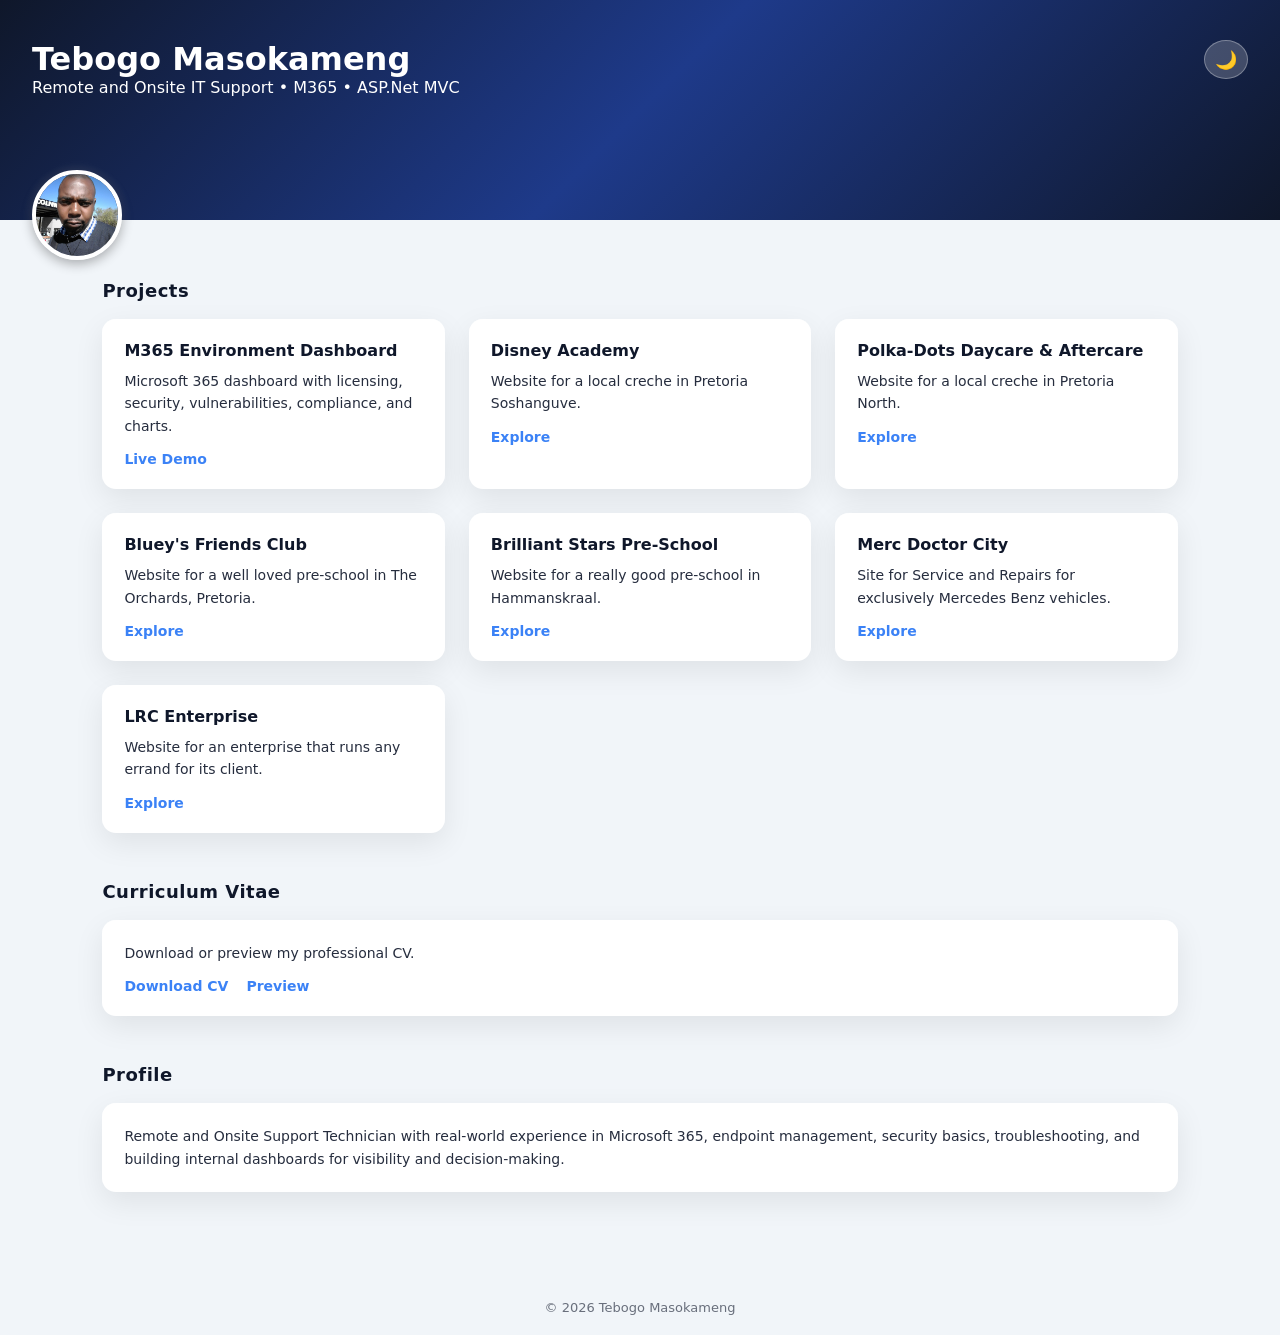
==== Index.html @ 96e0e928 "Add files via upload" ====
<!DOCTYPE html>
<html lang="en">
<head>
  <meta charset="UTF-8" />
  <meta name="viewport" content="width=device-width, initial-scale=1.0" />
  <title>Tebogo Masokameng | IT Portfolio</title>
  <link rel="stylesheet" href="style.css" />
</head>
<body class="light">

  <!-- HEADER / BANNER -->
  <header class="banner">
    <div class="banner-overlay">
      <div class="banner-content">
        <div class="banner-text">
          <h1 class="animate-slide">Tebogo Masokameng</h1>
          <span class="animate-slide delay">Remote and Onsite IT Support • M365 • ASP.Net MVC</span>
        </div>
      </div>

      <button id="themeToggle" class="theme-toggle">🌙</button>

      <!-- Profile Pic -->
      <img src="assets/profile.jpg" alt="Profile" class="profile-pic" />
    </div>
  </header>

  <!-- MAIN -->
  <main>

    <!-- PROJECTS -->
    <section class="section">
      <h2>Projects</h2>
      <div class="grid">
        <div class="card">
          <h3>M365 Environment Dashboard</h3>
          <p>
            Microsoft 365 dashboard with licensing, security, vulnerabilities, compliance, and charts.
          </p>
          <div class="card-links">
            <a href="projects/m365-dashboard/index.html" target="_blank">Live Demo</a>
          </div>
        </div>

<div class="card">
          <h3>Disney Academy</h3>
          <p>
            Website for a local creche in Pretoria Soshanguve.
          </p>
          <div class="card-links">
            <a href="https://tmas87.github.io/Disney-Academy/" target="_blank">Explore</a>
          </div>
        </div>

<div class="card">
          <h3>Polka-Dots Daycare & Aftercare</h3>
          <p>
            Website for a local creche in Pretoria North.
          </p>
          <div class="card-links">
            <a href="https://tmas87.github.io/Polka-Dots/" target="_blank">Explore</a>
          </div>
        </div>


<div class="card">
          <h3>Bluey's Friends Club</h3>
          <p>
            Website for a well loved pre-school in The Orchards, Pretoria.
          </p>
          <div class="card-links">
            <a href="https://tmas87.github.io/Blueys-Friends-Club/" target="_blank">Explore</a>
          </div>
        </div>

<div class="card">
          <h3>Brilliant Stars Pre-School</h3>
          <p>
            Website for a really good pre-school in Hammanskraal.
          </p>
          <div class="card-links">
            <a href="https://tmas87.github.io/Brilliant-Stars/" target="_blank">Explore</a>
          </div>
        </div>

<div class="card">
          <h3>Merc Doctor City</h3>
          <p>
            Site for Service and Repairs for exclusively Mercedes Benz vehicles.
          </p>
          <div class="card-links">
            <a href="https://tmas87.github.io/Merc-Doctor-City/" target="_blank">Explore</a>
          </div>
        </div>

<div class="card">
          <h3>LRC Enterprise</h3>
          <p>
            Website for an enterprise that runs any errand for its client.
          </p>
          <div class="card-links">
            <a href="https://tmas87.github.io/LRC-Enterprise/" target="_blank">Explore</a>
          </div>
        </div>

      </div>
    </section>

    <!-- CV -->
    <section class="section">
      <h2>Curriculum Vitae</h2>
      <div class="card cv-card">
        <p>
          Download or preview my professional CV.
        </p>
        <div class="card-links">
          <a href="assets/Tebogo_Masokameng_CV.pdf" download>Download CV</a>
          <a href="assets/Tebogo_Masokameng_CV.pdf" target="_blank">Preview</a>
        </div>
      </div>
    </section>

    <!-- ABOUT -->
    <section class="section">
      <h2>Profile</h2>
      <div class="card">
        <p>
          Remote and Onsite Support Technician with real-world experience in Microsoft 365,
          endpoint management, security basics, troubleshooting, and building internal dashboards for visibility and decision-making. 
        </p>
      </div>
    </section>

  </main>

  <!-- FOOTER -->
  <footer>
    <p>© 2026 Tebogo Masokameng</p>
  </footer>

  <script src="script.js"></script>
</body>
</html>
---- style.css ----
:root {
  --bg-light: #f1f5f9;
  --bg-dark: #0b1220;
  --card-light: #ffffff;
  --card-dark: #141c2f;
  --text-light: #0f172a;
  --text-dark: #e5e7eb;
  --accent: #3b82f6;
  --accent-glow: rgba(59, 130, 246, 0.35);
}

/* RESET */
* {
  margin: 0;
  padding: 0;
  box-sizing: border-box;
  font-family: "Segoe UI", system-ui, sans-serif;
}

body {
  background: var(--bg-light);
  color: var(--text-light);
  transition: background 0.3s, color 0.3s;
}

body.dark {
  background: var(--bg-dark);
  color: var(--text-dark);
}

/* BANNER HEADER */
.banner {
  position: relative;
  height: 220px;
  background: linear-gradient(135deg, #0f172a, #1e3a8a, #0f172a);
  color: white;
}

.banner-overlay {
  position: relative;
  height: 100%;
  padding: 40px 32px 0 32px;
  display: flex;
  align-items: flex-start;
  justify-content: space-between;
}

.banner-content {
  display: flex;
  align-items: flex-start;
  gap: 20px;
}

.banner-text h1,
.banner-text span {
  opacity: 0;
}

/* ANIMATION */
@keyframes slideIn {
  0% { transform: translateY(20px); opacity: 0; }
  100% { transform: translateY(0); opacity: 1; }
}

.animate-slide {
  animation: slideIn 0.8s forwards;
}

.animate-slide.delay {
  animation-delay: 0.3s;
}

/* THEME TOGGLE */
.theme-toggle {
  background: rgba(255,255,255,0.2);
  border: 1px solid rgba(255,255,255,0.3);
  color: white;
  border-radius: 50%;
  padding: 8px 10px;
  cursor: pointer;
  font-size: 18px;
}

/* PROFILE PIC WITH SHIMMER */
.profile-pic {
  position: absolute;
  bottom: -40px;   /* larger overlap */
  left: 32px;
  width: 90px;     /* bigger */
  height: 90px;    /* bigger */
  border-radius: 50%;
  object-fit: cover;
  border: 4px solid white;
  box-shadow:
    0 4px 12px rgba(0,0,0,0.3),
    inset 0 0 6px rgba(255,255,255,0.4),
    0 0 12px rgba(255,255,255,0.15);
  background: linear-gradient(145deg, #3b82f6, #0f172a);
  transition: transform 0.3s ease, box-shadow 0.3s ease;
}

/* HOVER SHIMMER EFFECT */
.profile-pic:hover {
  transform: scale(1.1) rotate(3deg);
  box-shadow:
    0 4px 22px rgba(59, 130, 246, 0.7),
    inset 0 0 14px rgba(255,255,255,0.6),
    0 0 22px rgba(59,130,246,0.35);
}

/* MAIN */
main {
  padding: 60px 8% 40px;
}

/* SECTION */
.section {
  margin-bottom: 48px;
}

.section h2 {
  margin-bottom: 18px;
  font-size: 18px;
  letter-spacing: 0.5px;
}

/* GRID */
.grid {
  display: grid;
  grid-template-columns: repeat(auto-fit, minmax(280px, 1fr));
  gap: 24px;
}

/* CARD */
.card {
  background: var(--card-light);
  border-radius: 14px;
  padding: 22px;
  box-shadow:
    0 10px 30px rgba(0,0,0,0.08),
    inset 0 1px 0 rgba(255,255,255,0.6);
  transition: transform 0.2s, box-shadow 0.2s;
}

body.dark .card {
  background: var(--card-dark);
  box-shadow:
    0 10px 30px rgba(0,0,0,0.6),
    inset 0 1px 0 rgba(255,255,255,0.05);
}

.card:hover {
  transform: translateY(-4px);
  box-shadow:
    0 0 0 1px var(--accent),
    0 12px 40px var(--accent-glow);
}

.card h3 {
  margin-bottom: 10px;
  font-size: 16px;
}

.card p {
  font-size: 14px;
  line-height: 1.6;
  opacity: 0.9;
}

/* LINKS */
.card-links {
  margin-top: 14px;
  display: flex;
  gap: 18px;
}

.card-links a {
  color: var(--accent);
  text-decoration: none;
  font-weight: 600;
  font-size: 14px;
}

/* FOOTER */
footer {
  text-align: center;
  padding: 20px;
  opacity: 0.6;
  font-size: 13px;
}
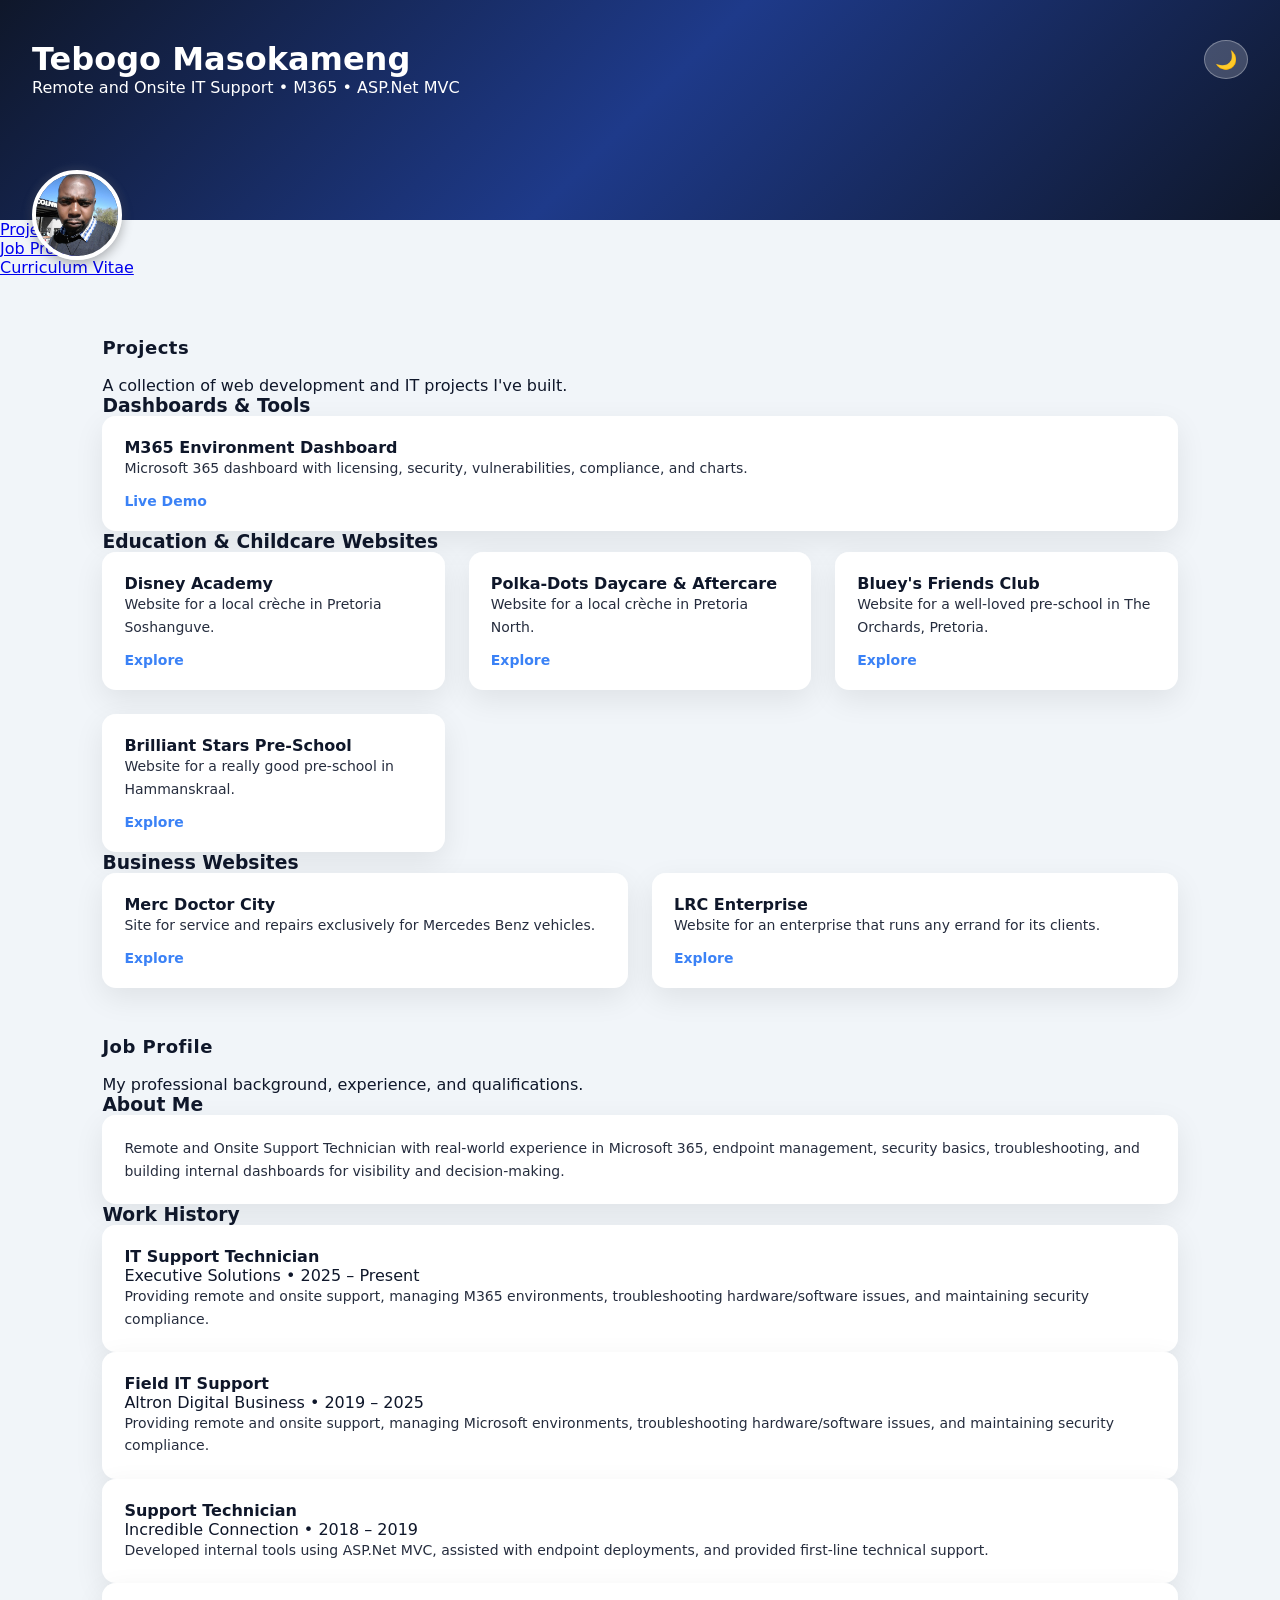
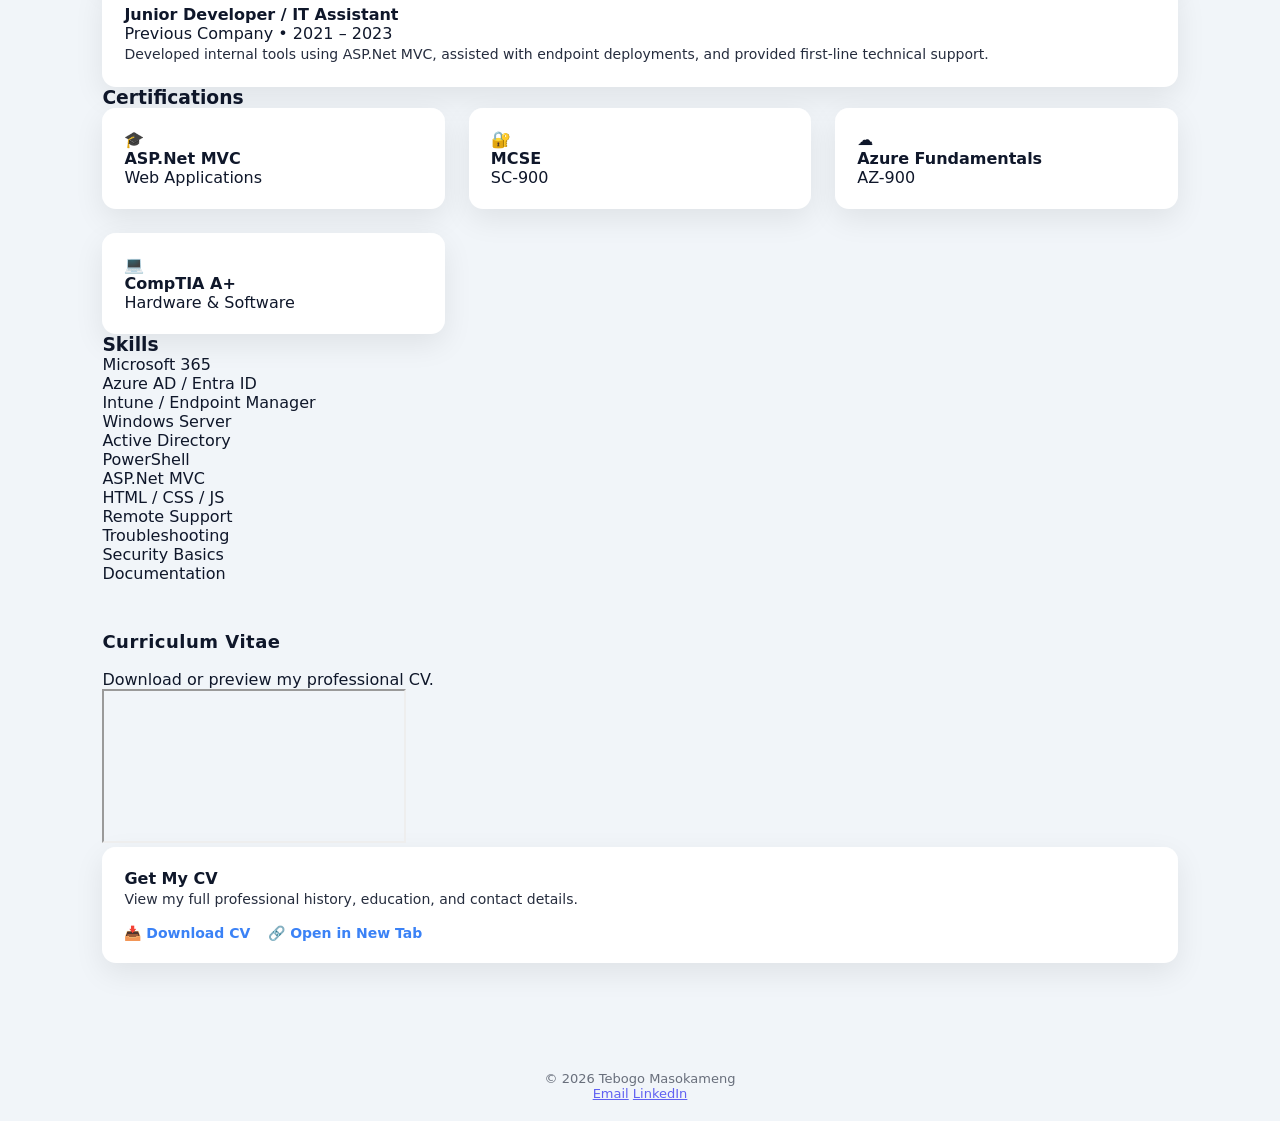
==== commit 7cb9ee67: "Update Index.html" ====
--- a/Index.html
+++ b/Index.html
@@ -1,4 +1,3 @@
-
 <!DOCTYPE html>
 <html lang="en">
 <head>
@@ -26,109 +25,233 @@
     </div>
   </header>
 
+  <!-- NAVIGATION -->
+  <nav class="main-nav">
+    <ul>
+      <li><a href="#projects">Projects</a></li>
+      <li><a href="#job-profile">Job Profile</a></li>
+      <li><a href="#cv">Curriculum Vitae</a></li>
+    </ul>
+  </nav>
+
   <!-- MAIN -->
   <main>
 
-    <!-- PROJECTS -->
-    <section class="section">
+    <!-- ===================== PROJECTS SECTION ===================== -->
+    <section id="projects" class="section">
       <h2>Projects</h2>
-      <div class="grid">
+      <p class="section-intro">A collection of web development and IT projects I've built.</p>
+
+      <!-- Subsection: Dashboards -->
+      <div class="subsection">
+        <h3>Dashboards & Tools</h3>
+        <div class="grid">
+          <div class="card">
+            <h4>M365 Environment Dashboard</h4>
+            <p>Microsoft 365 dashboard with licensing, security, vulnerabilities, compliance, and charts.</p>
+            <div class="card-links">
+              <a href="projects/m365-dashboard/index.html" target="_blank">Live Demo</a>
+            </div>
+          </div>
+        </div>
+      </div>
+
+      <!-- Subsection: Education Websites -->
+      <div class="subsection">
+        <h3>Education & Childcare Websites</h3>
+        <div class="grid">
+          <div class="card">
+            <h4>Disney Academy</h4>
+            <p>Website for a local crèche in Pretoria Soshanguve.</p>
+            <div class="card-links">
+              <a href="[tmas87.github.io](https://tmas87.github.io/Disney-Academy/)" target="_blank">Explore</a>
+            </div>
+          </div>
+
+          <div class="card">
+            <h4>Polka-Dots Daycare & Aftercare</h4>
+            <p>Website for a local crèche in Pretoria North.</p>
+            <div class="card-links">
+              <a href="[tmas87.github.io](https://tmas87.github.io/Polka-Dots/)" target="_blank">Explore</a>
+            </div>
+          </div>
+
+          <div class="card">
+            <h4>Bluey's Friends Club</h4>
+            <p>Website for a well-loved pre-school in The Orchards, Pretoria.</p>
+            <div class="card-links">
+              <a href="[tmas87.github.io](https://tmas87.github.io/Blueys-Friends-Club/)" target="_blank">Explore</a>
+            </div>
+          </div>
+
+          <div class="card">
+            <h4>Brilliant Stars Pre-School</h4>
+            <p>Website for a really good pre-school in Hammanskraal.</p>
+            <div class="card-links">
+              <a href="[tmas87.github.io](https://tmas87.github.io/Brilliant-Stars/)" target="_blank">Explore</a>
+            </div>
+          </div>
+        </div>
+      </div>
+
+      <!-- Subsection: Business Websites -->
+      <div class="subsection">
+        <h3>Business Websites</h3>
+        <div class="grid">
+          <div class="card">
+            <h4>Merc Doctor City</h4>
+            <p>Site for service and repairs exclusively for Mercedes Benz vehicles.</p>
+            <div class="card-links">
+              <a href="[tmas87.github.io](https://tmas87.github.io/Merc-Doctor-City/)" target="_blank">Explore</a>
+            </div>
+          </div>
+
+          <div class="card">
+            <h4>LRC Enterprise</h4>
+            <p>Website for an enterprise that runs any errand for its clients.</p>
+            <div class="card-links">
+              <a href="[tmas87.github.io](https://tmas87.github.io/LRC-Enterprise/)" target="_blank">Explore</a>
+            </div>
+          </div>
+        </div>
+      </div>
+    </section>
+
+    <!-- ===================== JOB PROFILE SECTION ===================== -->
+    <section id="job-profile" class="section">
+      <h2>Job Profile</h2>
+      <p class="section-intro">My professional background, experience, and qualifications.</p>
+
+      <!-- Subsection: About Me -->
+      <div class="subsection">
+        <h3>About Me</h3>
         <div class="card">
-          <h3>M365 Environment Dashboard</h3>
           <p>
-            Microsoft 365 dashboard with licensing, security, vulnerabilities, compliance, and charts.
+            Remote and Onsite Support Technician with real-world experience in Microsoft 365,
+            endpoint management, security basics, troubleshooting, and building internal dashboards 
+            for visibility and decision-making.
           </p>
-          <div class="card-links">
-            <a href="projects/m365-dashboard/index.html" target="_blank">Live Demo</a>
-          </div>
-        </div>
-
-<div class="card">
-          <h3>Disney Academy</h3>
-          <p>
-            Website for a local creche in Pretoria Soshanguve.
-          </p>
-          <div class="card-links">
-            <a href="https://tmas87.github.io/Disney-Academy/" target="_blank">Explore</a>
-          </div>
-        </div>
-
-<div class="card">
-          <h3>Polka-Dots Daycare & Aftercare</h3>
-          <p>
-            Website for a local creche in Pretoria North.
-          </p>
-          <div class="card-links">
-            <a href="https://tmas87.github.io/Polka-Dots/" target="_blank">Explore</a>
-          </div>
-        </div>
-
-
-<div class="card">
-          <h3>Bluey's Friends Club</h3>
-          <p>
-            Website for a well loved pre-school in The Orchards, Pretoria.
-          </p>
-          <div class="card-links">
-            <a href="https://tmas87.github.io/Blueys-Friends-Club/" target="_blank">Explore</a>
-          </div>
-        </div>
-
-<div class="card">
-          <h3>Brilliant Stars Pre-School</h3>
-          <p>
-            Website for a really good pre-school in Hammanskraal.
-          </p>
-          <div class="card-links">
-            <a href="https://tmas87.github.io/Brilliant-Stars/" target="_blank">Explore</a>
-          </div>
-        </div>
-
-<div class="card">
-          <h3>Merc Doctor City</h3>
-          <p>
-            Site for Service and Repairs for exclusively Mercedes Benz vehicles.
-          </p>
-          <div class="card-links">
-            <a href="https://tmas87.github.io/Merc-Doctor-City/" target="_blank">Explore</a>
-          </div>
-        </div>
-
-<div class="card">
-          <h3>LRC Enterprise</h3>
-          <p>
-            Website for an enterprise that runs any errand for its client.
-          </p>
-          <div class="card-links">
-            <a href="https://tmas87.github.io/LRC-Enterprise/" target="_blank">Explore</a>
-          </div>
-        </div>
-
+        </div>
+      </div>
+
+      <!-- Subsection: Work History -->
+      <div class="subsection">
+        <h3>Work History</h3>
+        <div class="timeline">
+          <div class="timeline-item">
+            <div class="timeline-marker"></div>
+            <div class="card">
+              <h4>IT Support Technician</h4>
+              <span class="meta">Executive Solutions • 2025 – Present</span>
+              <p>Providing remote and onsite support, managing M365 environments, troubleshooting hardware/software issues, and maintaining security compliance.</p>
+            </div>
+          </div>
+
+          <div class="timeline-item">
+            <div class="timeline-marker"></div>
+            <div class="card">
+              <h4>Field IT Support </h4>
+              <span class="meta">Altron Digital Business • 2019 – 2025</span>
+              <p>Providing remote and onsite support, managing Microsoft environments, troubleshooting hardware/software issues, and maintaining security compliance.</p>
+            </div>
+          </div>
+
+           <div class="timeline-item">
+            <div class="timeline-marker"></div>
+            <div class="card">
+              <h4>Support Technician</h4>
+              <span class="meta">Incredible Connection • 2018 – 2019</span>
+              <p>Developed internal tools using ASP.Net MVC, assisted with endpoint deployments, and provided first-line technical support.</p>
+            </div>
+          </div>
+
+           <div class="timeline-item">
+            <div class="timeline-marker"></div>
+            <div class="card">
+              <h4>Junior Developer / IT Assistant</h4>
+              <span class="meta">Previous Company • 2021 – 2023</span>
+              <p>Developed internal tools using ASP.Net MVC, assisted with endpoint deployments, and provided first-line technical support.</p>
+            </div>
+          </div>
+        </div>
+      </div>
+
+      <!-- Subsection: Certifications -->
+      <div class="subsection">
+        <h3>Certifications</h3>
+        <div class="grid grid-small">
+          <div class="card cert-card">
+            <div class="cert-icon">🎓</div>
+            <h4>ASP.Net MVC</h4>
+            <span class="meta">Web Applications</span>
+          </div>
+
+          <div class="card cert-card">
+            <div class="cert-icon">🔐</div>
+            <h4>MCSE</h4>
+            <span class="meta">SC-900</span>
+          </div>
+
+          <div class="card cert-card">
+            <div class="cert-icon">☁️</div>
+            <h4>Azure Fundamentals</h4>
+            <span class="meta">AZ-900</span>
+          </div>
+
+          <div class="card cert-card">
+            <div class="cert-icon">💻</div>
+            <h4>CompTIA A+</h4>
+            <span class="meta">Hardware & Software</span>
+          </div>
+        </div>
+      </div>
+
+      <!-- Subsection: Skills -->
+      <div class="subsection">
+        <h3>Skills</h3>
+        <div class="skills-grid">
+          <div class="skill-tag">Microsoft 365</div>
+          <div class="skill-tag">Azure AD / Entra ID</div>
+          <div class="skill-tag">Intune / Endpoint Manager</div>
+          <div class="skill-tag">Windows Server</div>
+          <div class="skill-tag">Active Directory</div>
+          <div class="skill-tag">PowerShell</div>
+          <div class="skill-tag">ASP.Net MVC</div>
+          <div class="skill-tag">HTML / CSS / JS</div>
+          <div class="skill-tag">Remote Support</div>
+          <div class="skill-tag">Troubleshooting</div>
+          <div class="skill-tag">Security Basics</div>
+          <div class="skill-tag">Documentation</div>
+        </div>
       </div>
     </section>
 
-    <!-- CV -->
-    <section class="section">
+    <!-- ===================== CV SECTION ===================== -->
+    <section id="cv" class="section">
       <h2>Curriculum Vitae</h2>
-      <div class="card cv-card">
-        <p>
-          Download or preview my professional CV.
-        </p>
-        <div class="card-links">
-          <a href="assets/Tebogo_Masokameng_CV.pdf" download>Download CV</a>
-          <a href="assets/Tebogo_Masokameng_CV.pdf" target="_blank">Preview</a>
-        </div>
-      </div>
-    </section>
-
-    <!-- ABOUT -->
-    <section class="section">
-      <h2>Profile</h2>
-      <div class="card">
-        <p>
-          Remote and Onsite Support Technician with real-world experience in Microsoft 365,
-          endpoint management, security basics, troubleshooting, and building internal dashboards for visibility and decision-making. 
-        </p>
+      <p class="section-intro">Download or preview my professional CV.</p>
+
+      <div class="cv-container">
+        <!-- CV Preview -->
+        <div class="cv-preview">
+          <iframe src="assets/Tebogo_Masokameng_CV.pdf" title="CV Preview"></iframe>
+        </div>
+
+        <!-- CV Actions -->
+        <div class="cv-actions">
+          <div class="card">
+            <h4>Get My CV</h4>
+            <p>View my full professional history, education, and contact details.</p>
+            <div class="card-links">
+              <a href="assets/Tebogo_Masokameng_CV.pdf" download class="btn btn-primary">
+                <span>📥</span> Download CV
+              </a>
+              <a href="assets/Tebogo_Masokameng_CV.pdf" target="_blank" class="btn btn-secondary">
+                <span>🔗</span> Open in New Tab
+              </a>
+            </div>
+          </div>
+        </div>
       </div>
     </section>
 
@@ -136,7 +259,14 @@
 
   <!-- FOOTER -->
   <footer>
-    <p>© 2026 Tebogo Masokameng</p>
+    <div class="footer-content">
+      <p>© 2026 Tebogo Masokameng</p>
+      <div class="footer-links">
+        <a href="mailto:tmasoks87@gmail.com">Email</a>
+        <a href="[linkedin.com](https://linkedin.com/in/yourprofile)" target="_blank">LinkedIn</a>
+        
+      </div>
+    </div>
   </footer>
 
   <script src="script.js"></script>
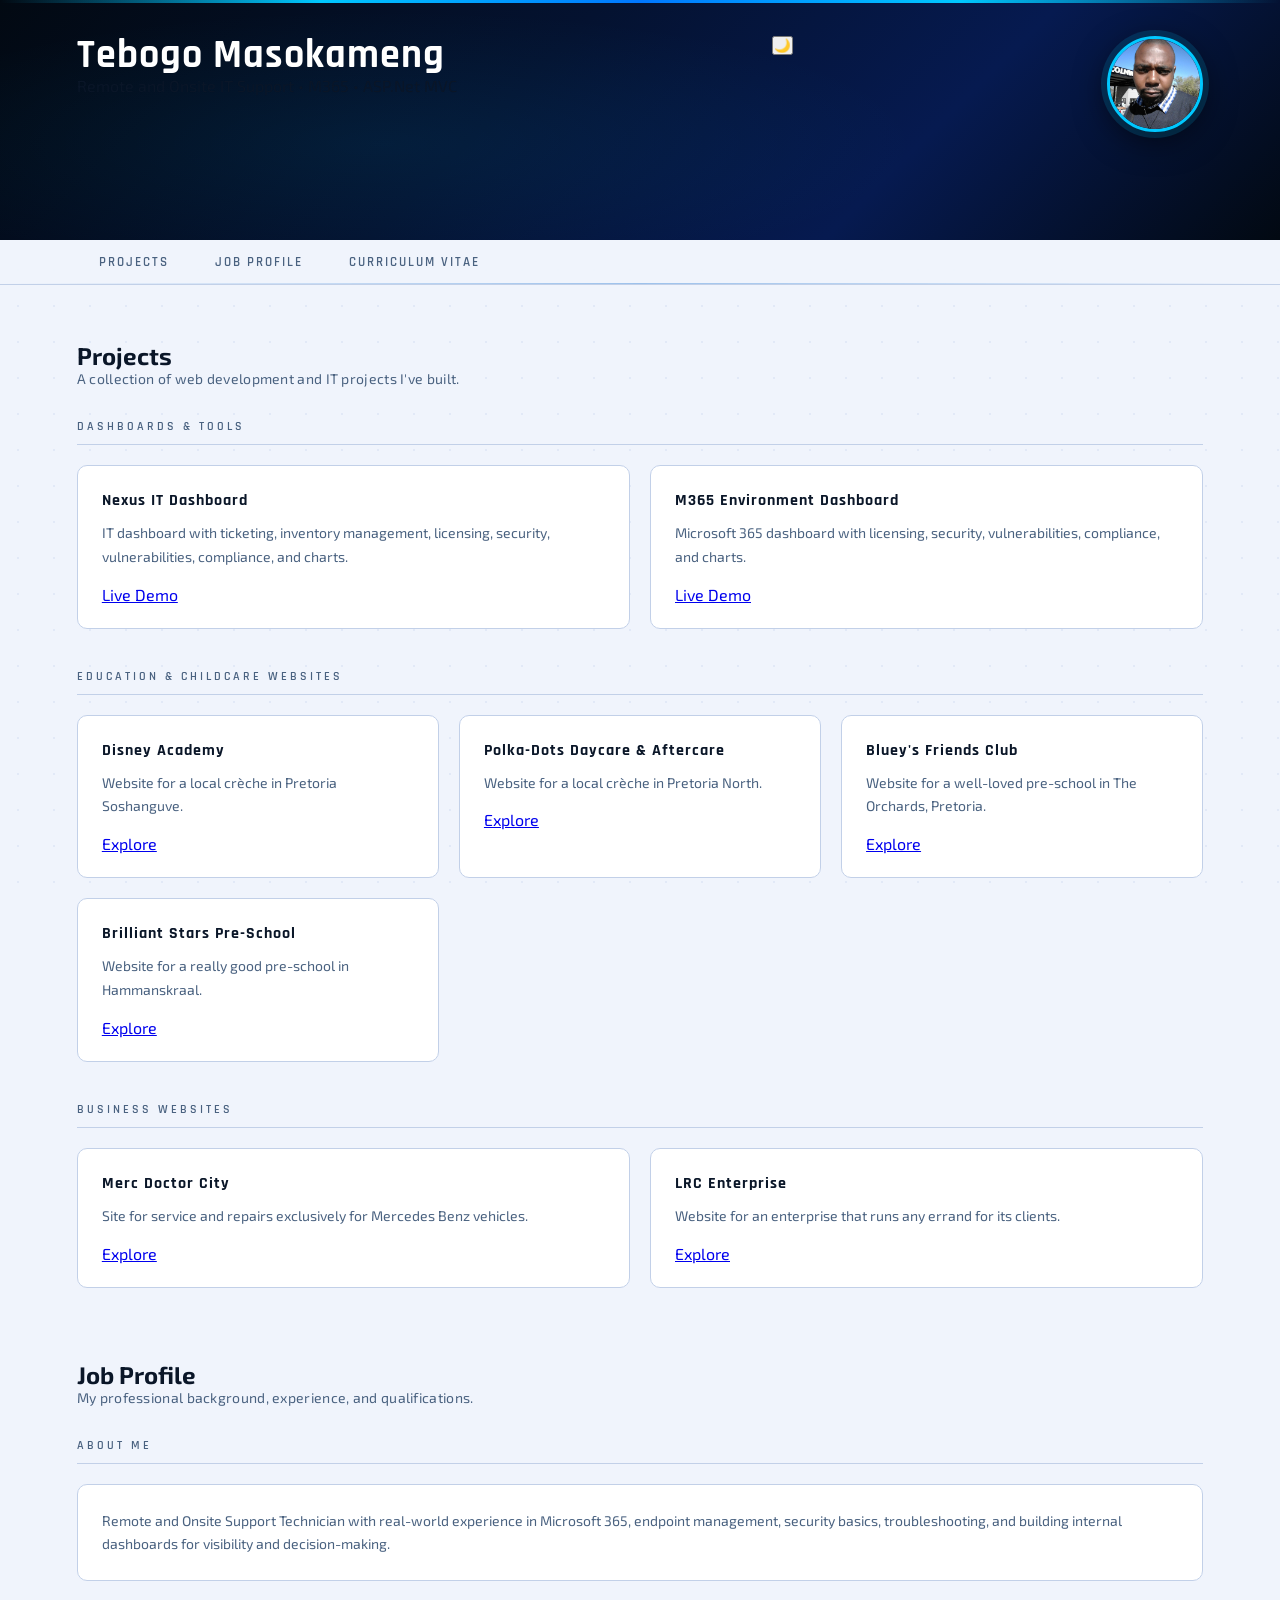
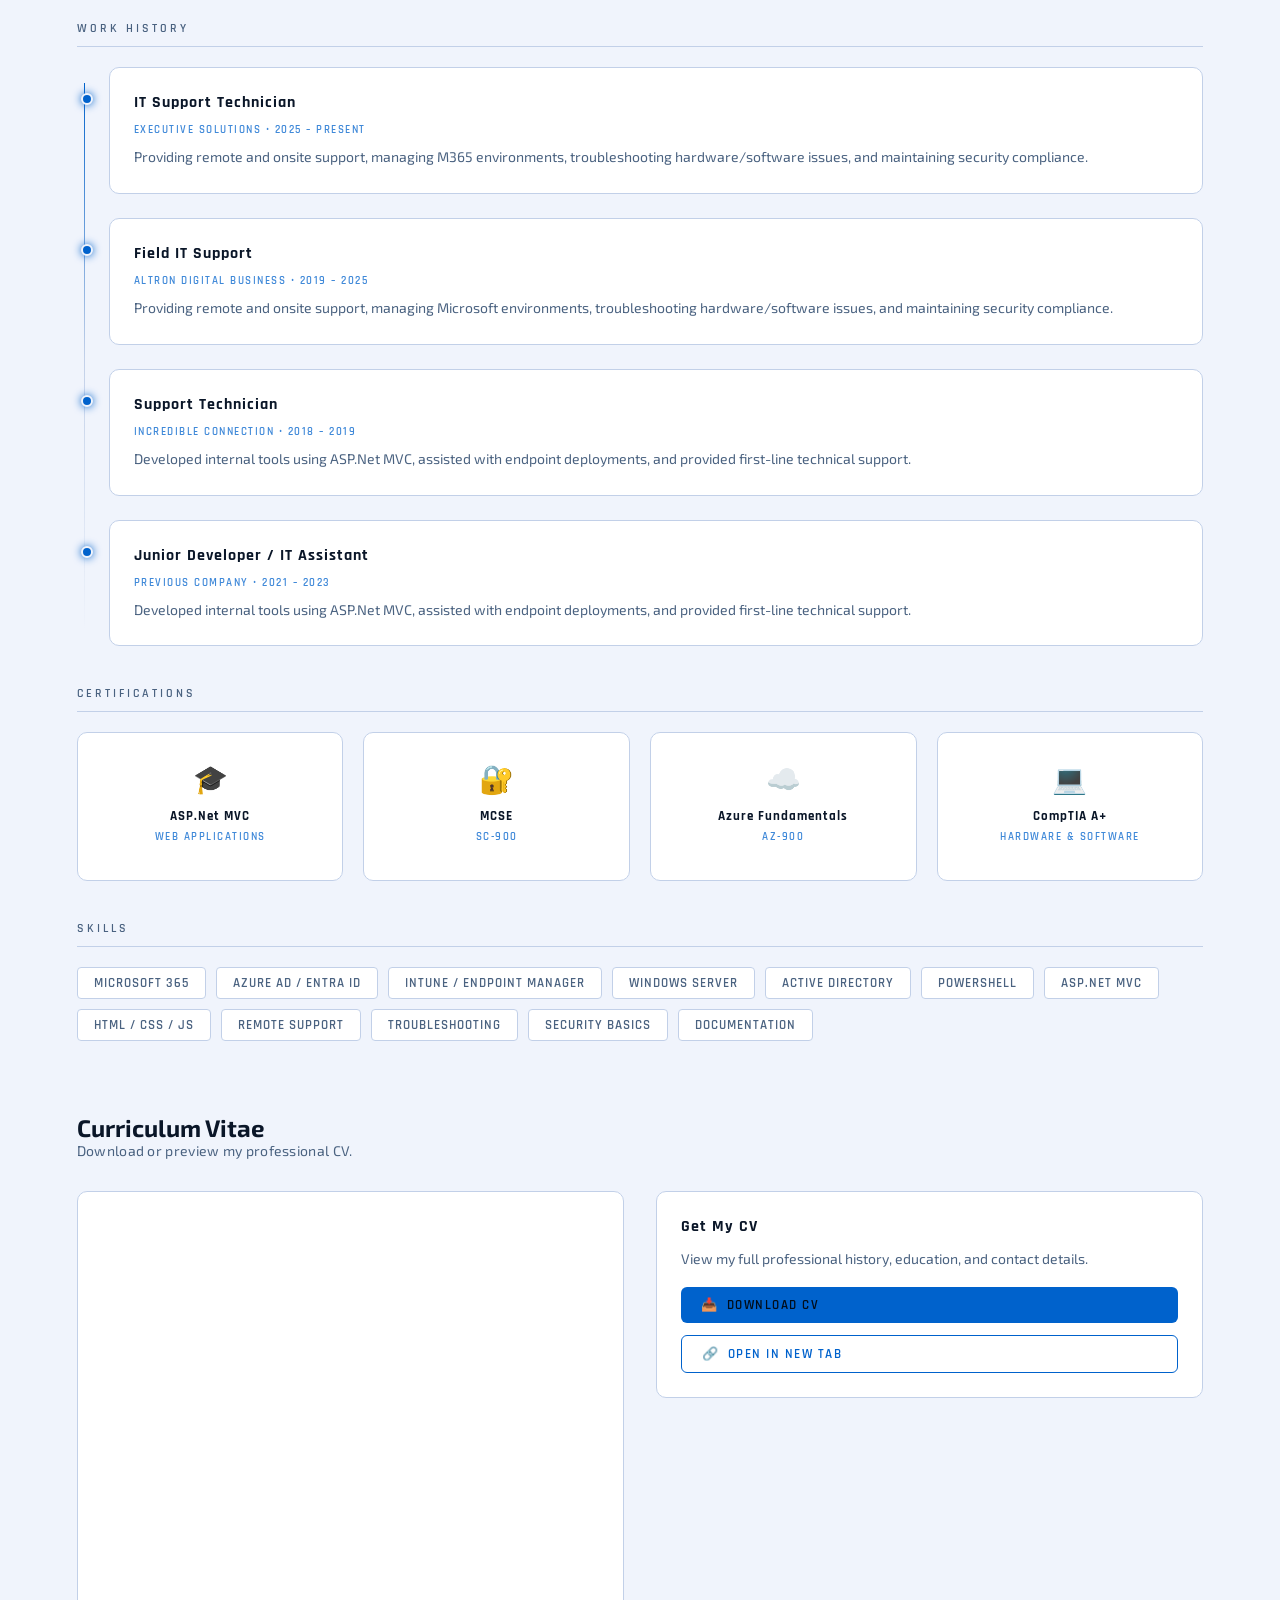
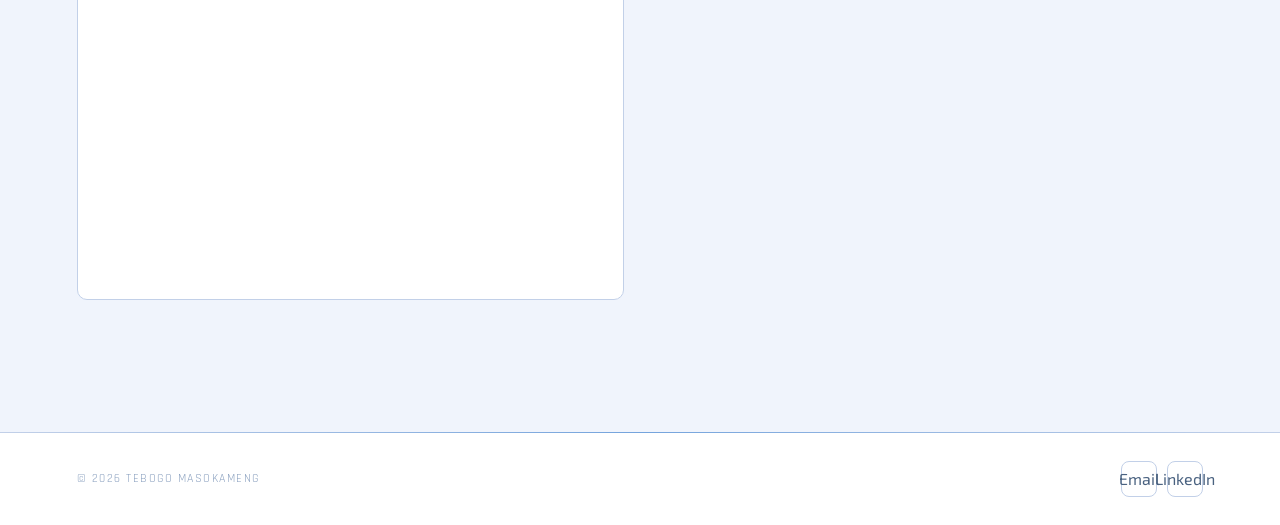
==== commit db7ca433: "Revise project section and add new projects Updated project details and added new project links." ====
--- a/Index.html
+++ b/Index.html
@@ -47,12 +47,21 @@
         <h3>Dashboards & Tools</h3>
         <div class="grid">
           <div class="card">
+            <h4>Nexus IT Dashboard</h4>
+            <p>IT dashboard with ticketing, inventory management, licensing, security, vulnerabilities, compliance, and charts.</p>
+            <div class="card-links">
+              <a href="https://tmas87.github.io/Nexus/" target="_blank">Live Demo</a>
+            </div>
+          </div>
+
+ <div class="card">
             <h4>M365 Environment Dashboard</h4>
             <p>Microsoft 365 dashboard with licensing, security, vulnerabilities, compliance, and charts.</p>
             <div class="card-links">
               <a href="projects/m365-dashboard/index.html" target="_blank">Live Demo</a>
             </div>
           </div>
+          
         </div>
       </div>
 
--- a/style.css
+++ b/style.css
@@ -1,190 +1,979 @@
+@import url('https://fonts.googleapis.com/css2?family=Rajdhani:wght@400;500;600;700&family=Exo+2:wght@300;400;500;600&display=swap');
+
+/* ============================================================
+   CSS VARIABLES
+   ============================================================ */
 :root {
-  --bg-light: #f1f5f9;
-  --bg-dark: #0b1220;
-  --card-light: #ffffff;
-  --card-dark: #141c2f;
-  --text-light: #0f172a;
-  --text-dark: #e5e7eb;
-  --accent: #3b82f6;
-  --accent-glow: rgba(59, 130, 246, 0.35);
-}
-
-/* RESET */
-* {
+  /* Dark (default) */
+  --bg:           #060d1a;
+  --bg-2:         #0a1628;
+  --bg-3:         #0f1f3d;
+  --surface:      #0d1b33;
+  --surface-2:    #122040;
+  --border:       #1a3060;
+  --border-glow:  #00c8ff44;
+
+  --text:         #e0eeff;
+  --text-muted:   #7a9bbf;
+  --text-dim:     #3d6080;
+
+  --accent:       #00c8ff;
+  --accent-2:     #0077ff;
+  --accent-glow:  rgba(0, 200, 255, 0.18);
+  --accent-glow2: rgba(0, 200, 255, 0.06);
+
+  --nav-bg:       rgba(6, 13, 26, 0.92);
+  --card-bg:      #0d1b33;
+  --card-border:  #1a3060;
+
+  --toggle-track: #1a3060;
+
+  --shadow:       0 8px 32px rgba(0, 0, 0, 0.6);
+  --shadow-glow:  0 0 24px rgba(0, 200, 255, 0.15);
+}
+
+body.light {
+  --bg:           #f0f4fc;
+  --bg-2:         #e4eaf8;
+  --bg-3:         #d8e2f5;
+  --surface:      #ffffff;
+  --surface-2:    #f5f8ff;
+  --border:       #c2d0e8;
+  --border-glow:  #0077ff33;
+
+  --text:         #0a1628;
+  --text-muted:   #4a6280;
+  --text-dim:     #8aa0bf;
+
+  --accent:       #0062cc;
+  --accent-2:     #0040aa;
+  --accent-glow:  rgba(0, 98, 204, 0.12);
+  --accent-glow2: rgba(0, 98, 204, 0.05);
+
+  --nav-bg:       rgba(240, 244, 252, 0.95);
+  --card-bg:      #ffffff;
+  --card-border:  #c2d0e8;
+
+  --toggle-track: #c2d0e8;
+
+  --shadow:       0 8px 32px rgba(0, 40, 100, 0.1);
+  --shadow-glow:  0 0 24px rgba(0, 98, 204, 0.08);
+}
+
+/* ============================================================
+   RESET & BASE
+   ============================================================ */
+*, *::before, *::after {
   margin: 0;
   padding: 0;
   box-sizing: border-box;
-  font-family: "Segoe UI", system-ui, sans-serif;
+}
+
+html {
+  scroll-behavior: smooth;
+  font-size: 16px;
 }
 
 body {
-  background: var(--bg-light);
-  color: var(--text-light);
-  transition: background 0.3s, color 0.3s;
-}
-
-body.dark {
-  background: var(--bg-dark);
-  color: var(--text-dark);
-}
-
-/* BANNER HEADER */
+  font-family: 'Exo 2', sans-serif;
+  background: var(--bg);
+  color: var(--text);
+  min-height: 100vh;
+  transition: background 0.35s ease, color 0.35s ease;
+  overflow-x: hidden;
+}
+
+/* Subtle dot grid background texture */
+body::before {
+  content: '';
+  position: fixed;
+  inset: 0;
+  background-image: radial-gradient(circle, var(--border) 1px, transparent 1px);
+  background-size: 36px 36px;
+  opacity: 0.3;
+  pointer-events: none;
+  z-index: 0;
+}
+
+/* ============================================================
+   HEADER / BANNER
+   ============================================================ */
 .banner {
   position: relative;
-  height: 220px;
-  background: linear-gradient(135deg, #0f172a, #1e3a8a, #0f172a);
-  color: white;
+  height: 240px;
+  background: linear-gradient(135deg, #020912 0%, #041230 40%, #061a50 70%, #020912 100%);
+  overflow: visible;
+  z-index: 10;
+}
+
+.banner::before {
+  content: '';
+  position: absolute;
+  top: 0;
+  left: 0;
+  right: 0;
+  height: 3px;
+  background: linear-gradient(90deg, transparent, #00c8ff, #0077ff, #00c8ff, transparent);
+}
+
+.banner::after {
+  content: '';
+  position: absolute;
+  inset: 0;
+  background: radial-gradient(ellipse 60% 80% at 30% 60%, rgba(0,200,255,0.07), transparent 70%);
+  pointer-events: none;
 }
 
 .banner-overlay {
   position: relative;
   height: 100%;
-  padding: 40px 32px 0 32px;
+  padding: 36px 6% 0;
   display: flex;
   align-items: flex-start;
   justify-content: space-between;
+  z-index: 2;
+  overflow: visible;
 }
 
 .banner-content {
   display: flex;
-  align-items: flex-start;
-  gap: 20px;
-}
-
-.banner-text h1,
-.banner-text span {
-  opacity: 0;
-}
-
-/* ANIMATION */
-@keyframes slideIn {
-  0% { transform: translateY(20px); opacity: 0; }
-  100% { transform: translateY(0); opacity: 1; }
-}
-
-.animate-slide {
-  animation: slideIn 0.8s forwards;
-}
-
-.animate-slide.delay {
-  animation-delay: 0.3s;
-}
-
-/* THEME TOGGLE */
-.theme-toggle {
-  background: rgba(255,255,255,0.2);
-  border: 1px solid rgba(255,255,255,0.3);
-  color: white;
-  border-radius: 50%;
-  padding: 8px 10px;
-  cursor: pointer;
-  font-size: 18px;
-}
-
-/* PROFILE PIC WITH SHIMMER */
+  flex-direction: column;
+  gap: 6px;
+}
+
+.banner-label {
+  font-family: 'Rajdhani', sans-serif;
+  font-size: 11px;
+  font-weight: 600;
+  letter-spacing: 4px;
+  text-transform: uppercase;
+  color: #00c8ff;
+  opacity: 0.85;
+}
+
+.banner-content h1 {
+  font-family: 'Rajdhani', sans-serif;
+  font-size: clamp(26px, 4vw, 40px);
+  font-weight: 700;
+  color: #ffffff;
+  letter-spacing: 1px;
+  line-height: 1;
+  animation: slideDown 0.7s ease forwards;
+}
+
+.banner-subtitle {
+  font-size: 13px;
+  font-weight: 400;
+  color: rgba(255,255,255,0.5);
+  letter-spacing: 0.5px;
+  margin-top: 4px;
+  animation: slideDown 0.7s 0.2s ease both;
+}
+
+@keyframes slideDown {
+  from { opacity: 0; transform: translateY(-14px); }
+  to   { opacity: 1; transform: translateY(0); }
+}
+
+/* ============================================================
+   PROFILE PICTURE
+   ============================================================ */
+.profile-pic-wrap {
+  position: absolute;
+  bottom: 10px;
+  left: 6%;
+  z-index: 20;
+}
+
 .profile-pic {
-  position: absolute;
-  bottom: -40px;   /* larger overlap */
-  left: 32px;
-  width: 90px;     /* bigger */
-  height: 90px;    /* bigger */
+  width: 96px;
+  height: 96px;
   border-radius: 50%;
   object-fit: cover;
-  border: 4px solid white;
-  box-shadow:
-    0 4px 12px rgba(0,0,0,0.3),
-    inset 0 0 6px rgba(255,255,255,0.4),
-    0 0 12px rgba(255,255,255,0.15);
-  background: linear-gradient(145deg, #3b82f6, #0f172a);
+  border: 3px solid #00c8ff;
+  box-shadow: 0 0 0 6px rgba(0,200,255,0.15), 0 8px 32px rgba(0,0,0,0.6);
+  background: #0f1f3d;
+  display: block;
   transition: transform 0.3s ease, box-shadow 0.3s ease;
 }
 
-/* HOVER SHIMMER EFFECT */
 .profile-pic:hover {
-  transform: scale(1.1) rotate(3deg);
-  box-shadow:
-    0 4px 22px rgba(59, 130, 246, 0.7),
-    inset 0 0 14px rgba(255,255,255,0.6),
-    0 0 22px rgba(59,130,246,0.35);
-}
-
-/* MAIN */
+  transform: scale(1.07);
+  box-shadow: 0 0 0 8px rgba(0,200,255,0.25), 0 0 32px rgba(0,200,255,0.35);
+}
+
+/* ============================================================
+   THEME TOGGLE — ON/OFF SWITCH
+   ============================================================ */
+.toggle-wrap {
+  display: flex;
+  align-items: center;
+  gap: 10px;
+}
+
+.toggle-label {
+  font-family: 'Rajdhani', sans-serif;
+  font-size: 11px;
+  font-weight: 600;
+  letter-spacing: 2px;
+  text-transform: uppercase;
+  color: rgba(255,255,255,0.4);
+  user-select: none;
+}
+
+.theme-switch {
+  position: relative;
+  width: 56px;
+  height: 28px;
+  cursor: pointer;
+  display: inline-block;
+}
+
+.theme-switch input {
+  opacity: 0;
+  width: 0;
+  height: 0;
+  position: absolute;
+}
+
+.switch-track {
+  position: absolute;
+  inset: 0;
+  background: rgba(255,255,255,0.08);
+  border: 1px solid rgba(255,255,255,0.15);
+  border-radius: 14px;
+  transition: all 0.3s ease;
+}
+
+.switch-track::before {
+  content: 'OFF';
+  position: absolute;
+  right: 6px;
+  top: 50%;
+  transform: translateY(-50%);
+  font-family: 'Rajdhani', sans-serif;
+  font-size: 8px;
+  font-weight: 700;
+  letter-spacing: 0.5px;
+  color: rgba(255,255,255,0.3);
+  transition: opacity 0.3s;
+}
+
+.theme-switch input:checked + .switch-track {
+  background: rgba(0,200,255,0.15);
+  border-color: rgba(0,200,255,0.5);
+}
+
+.theme-switch input:checked + .switch-track::before {
+  content: 'ON';
+  left: 6px;
+  right: auto;
+  color: rgba(0,200,255,0.8);
+}
+
+.switch-thumb {
+  position: absolute;
+  top: 4px;
+  left: 4px;
+  width: 20px;
+  height: 20px;
+  border-radius: 50%;
+  background: rgba(255,255,255,0.3);
+  transition: transform 0.3s ease, background 0.3s ease, box-shadow 0.3s ease;
+  box-shadow: 0 1px 4px rgba(0,0,0,0.4);
+}
+
+.theme-switch input:checked + .switch-track + .switch-thumb {
+  transform: translateX(28px);
+  background: #00c8ff;
+  box-shadow: 0 0 10px rgba(0,200,255,0.6);
+}
+
+/* ============================================================
+   NAVIGATION
+   ============================================================ */
+.main-nav {
+  position: sticky;
+  top: 0;
+  z-index: 100;
+  background: var(--nav-bg);
+  backdrop-filter: blur(16px);
+  -webkit-backdrop-filter: blur(16px);
+  border-bottom: 1px solid var(--border);
+  padding: 0 6%;
+  transition: background 0.35s, border-color 0.35s;
+}
+
+.main-nav::after {
+  content: '';
+  position: absolute;
+  bottom: 0;
+  left: 0;
+  right: 0;
+  height: 1px;
+  background: linear-gradient(90deg, transparent, var(--accent), transparent);
+  opacity: 0.35;
+}
+
+.nav-inner {
+  display: flex;
+  align-items: flex-end;
+  padding-top: 58px;
+}
+
+.main-nav ul {
+  display: flex;
+  list-style: none;
+  gap: 2px;
+}
+
+.main-nav a {
+  display: block;
+  padding: 14px 22px;
+  text-decoration: none;
+  color: var(--text-muted);
+  font-family: 'Rajdhani', sans-serif;
+  font-weight: 600;
+  font-size: 13px;
+  letter-spacing: 2px;
+  text-transform: uppercase;
+  transition: color 0.2s, background 0.2s;
+  border-radius: 6px 6px 0 0;
+  position: relative;
+}
+
+.main-nav a::after {
+  content: '';
+  position: absolute;
+  bottom: 0;
+  left: 20%;
+  right: 20%;
+  height: 2px;
+  background: var(--accent);
+  transform: scaleX(0);
+  transition: transform 0.2s ease;
+  border-radius: 2px 2px 0 0;
+}
+
+.main-nav a:hover,
+.main-nav a.active {
+  color: var(--accent);
+  background: var(--accent-glow2);
+}
+
+.main-nav a:hover::after,
+.main-nav a.active::after {
+  transform: scaleX(1);
+}
+
+/* ============================================================
+   MAIN CONTENT
+   ============================================================ */
 main {
-  padding: 60px 8% 40px;
-}
-
-/* SECTION */
+  position: relative;
+  z-index: 1;
+  padding: 56px 6% 60px;
+  max-width: 1280px;
+  margin: 0 auto;
+}
+
+/* ============================================================
+   SECTION
+   ============================================================ */
 .section {
-  margin-bottom: 48px;
-}
-
-.section h2 {
-  margin-bottom: 18px;
-  font-size: 18px;
-  letter-spacing: 0.5px;
-}
-
-/* GRID */
+  margin-bottom: 72px;
+}
+
+.section-header {
+  display: flex;
+  align-items: center;
+  gap: 16px;
+  margin-bottom: 8px;
+}
+
+.section-header h2 {
+  font-family: 'Rajdhani', sans-serif;
+  font-size: 20px;
+  font-weight: 700;
+  letter-spacing: 4px;
+  text-transform: uppercase;
+  color: var(--accent);
+  white-space: nowrap;
+}
+
+.section-line {
+  flex: 1;
+  height: 1px;
+  background: linear-gradient(90deg, var(--border), transparent);
+}
+
+.section-intro {
+  font-size: 14px;
+  color: var(--text-muted);
+  margin-bottom: 32px;
+  letter-spacing: 0.3px;
+}
+
+/* ============================================================
+   SUBSECTION
+   ============================================================ */
+.subsection {
+  margin-bottom: 40px;
+}
+
+.subsection h3 {
+  font-family: 'Rajdhani', sans-serif;
+  font-size: 12px;
+  font-weight: 600;
+  letter-spacing: 3px;
+  text-transform: uppercase;
+  color: var(--text-muted);
+  margin-bottom: 20px;
+  padding-bottom: 10px;
+  border-bottom: 1px solid var(--border);
+}
+
+/* ============================================================
+   GRID
+   ============================================================ */
 .grid {
   display: grid;
   grid-template-columns: repeat(auto-fit, minmax(280px, 1fr));
-  gap: 24px;
-}
-
-/* CARD */
+  gap: 20px;
+}
+
+.grid-small {
+  grid-template-columns: repeat(auto-fit, minmax(180px, 1fr));
+}
+
+/* ============================================================
+   CARD
+   ============================================================ */
 .card {
-  background: var(--card-light);
-  border-radius: 14px;
-  padding: 22px;
-  box-shadow:
-    0 10px 30px rgba(0,0,0,0.08),
-    inset 0 1px 0 rgba(255,255,255,0.6);
-  transition: transform 0.2s, box-shadow 0.2s;
-}
-
-body.dark .card {
-  background: var(--card-dark);
-  box-shadow:
-    0 10px 30px rgba(0,0,0,0.6),
-    inset 0 1px 0 rgba(255,255,255,0.05);
+  background: var(--card-bg);
+  border: 1px solid var(--card-border);
+  border-radius: 10px;
+  padding: 24px;
+  transition: transform 0.22s ease, box-shadow 0.22s ease, border-color 0.22s ease;
+  position: relative;
+  overflow: hidden;
+}
+
+.card::before {
+  content: '';
+  position: absolute;
+  top: 0;
+  left: 0;
+  right: 0;
+  height: 2px;
+  background: linear-gradient(90deg, transparent, var(--accent), transparent);
+  opacity: 0;
+  transition: opacity 0.22s;
 }
 
 .card:hover {
   transform: translateY(-4px);
-  box-shadow:
-    0 0 0 1px var(--accent),
-    0 12px 40px var(--accent-glow);
-}
-
-.card h3 {
+  border-color: var(--accent);
+  box-shadow: var(--shadow-glow);
+}
+
+.card:hover::before {
+  opacity: 1;
+}
+
+.card h4 {
+  font-family: 'Rajdhani', sans-serif;
+  font-size: 16px;
+  font-weight: 700;
+  letter-spacing: 1px;
   margin-bottom: 10px;
-  font-size: 16px;
+  color: var(--text);
 }
 
 .card p {
   font-size: 14px;
-  line-height: 1.6;
-  opacity: 0.9;
-}
-
-/* LINKS */
+  line-height: 1.7;
+  color: var(--text-muted);
+}
+
+.card .meta {
+  display: block;
+  font-size: 11px;
+  font-weight: 600;
+  letter-spacing: 1.5px;
+  color: var(--accent);
+  opacity: 0.75;
+  margin-bottom: 8px;
+  text-transform: uppercase;
+  font-family: 'Rajdhani', sans-serif;
+}
+
+/* ============================================================
+   CARD LINKS / BUTTONS
+   ============================================================ */
 .card-links {
-  margin-top: 14px;
-  display: flex;
-  gap: 18px;
-}
-
-.card-links a {
+  margin-top: 16px;
+  display: flex;
+  flex-wrap: wrap;
+  gap: 12px;
+}
+
+.btn {
+  display: inline-flex;
+  align-items: center;
+  gap: 8px;
+  padding: 10px 20px;
+  border-radius: 6px;
+  font-family: 'Rajdhani', sans-serif;
+  font-weight: 600;
+  font-size: 13px;
+  letter-spacing: 1.5px;
+  text-transform: uppercase;
+  text-decoration: none;
+  transition: all 0.2s ease;
+  cursor: pointer;
+  border: none;
+}
+
+.btn-primary {
+  background: var(--accent);
+  color: #000d1a;
+}
+
+.btn-primary:hover {
+  background: var(--accent-2);
+  color: #fff;
+  transform: translateY(-2px);
+  box-shadow: 0 4px 16px var(--accent-glow);
+}
+
+.btn-secondary {
+  background: transparent;
+  color: var(--accent);
+  border: 1px solid var(--accent);
+}
+
+.btn-secondary:hover {
+  background: var(--accent-glow);
+  transform: translateY(-2px);
+}
+
+.card-link {
   color: var(--accent);
   text-decoration: none;
+  font-family: 'Rajdhani', sans-serif;
   font-weight: 600;
+  font-size: 13px;
+  letter-spacing: 1px;
+  text-transform: uppercase;
+  transition: color 0.2s, opacity 0.2s;
+  opacity: 0.85;
+}
+
+.card-link:hover {
+  color: var(--accent-2);
+  opacity: 1;
+}
+
+/* ============================================================
+   CERT CARDS
+   ============================================================ */
+.cert-card {
+  text-align: center;
+  padding: 28px 16px;
+}
+
+.cert-icon {
+  font-size: 28px;
+  margin-bottom: 12px;
+  display: block;
+}
+
+.cert-card h4 {
+  font-size: 13px;
+  margin-bottom: 6px;
+}
+
+/* ============================================================
+   SKILL TAGS
+   ============================================================ */
+.skills-grid {
+  display: flex;
+  flex-wrap: wrap;
+  gap: 10px;
+}
+
+.skill-tag {
+  background: var(--surface);
+  border: 1px solid var(--border);
+  color: var(--text-muted);
+  padding: 7px 16px;
+  border-radius: 4px;
+  font-family: 'Rajdhani', sans-serif;
+  font-size: 13px;
+  font-weight: 600;
+  letter-spacing: 1px;
+  text-transform: uppercase;
+  transition: all 0.2s;
+  cursor: default;
+}
+
+.skill-tag:hover {
+  border-color: var(--accent);
+  color: var(--accent);
+  background: var(--accent-glow2);
+  transform: translateY(-2px);
+}
+
+/* ============================================================
+   TIMELINE
+   ============================================================ */
+.timeline {
+  position: relative;
+  padding-left: 32px;
+}
+
+.timeline::before {
+  content: '';
+  position: absolute;
+  left: 7px;
+  top: 16px;
+  bottom: 16px;
+  width: 1px;
+  background: linear-gradient(to bottom, var(--accent), var(--border), transparent);
+}
+
+.timeline-item {
+  position: relative;
+  margin-bottom: 24px;
+}
+
+.timeline-marker {
+  position: absolute;
+  left: -28px;
+  top: 26px;
+  width: 12px;
+  height: 12px;
+  background: var(--accent);
+  border-radius: 50%;
+  border: 2px solid var(--bg);
+  box-shadow: 0 0 8px var(--accent);
+}
+
+/* ============================================================
+   CV SECTION
+   ============================================================ */
+.cv-container {
+  display: grid;
+  grid-template-columns: 1fr 1fr;
+  gap: 32px;
+  align-items: start;
+}
+
+.cv-preview {
+  background: var(--surface);
+  border: 1px solid var(--border);
+  border-radius: 10px;
+  overflow: hidden;
+  aspect-ratio: 8.5 / 11;
+}
+
+.cv-preview iframe {
+  width: 100%;
+  height: 100%;
+  border: none;
+}
+
+.cv-actions .card {
+  display: flex;
+  flex-direction: column;
+  justify-content: center;
+  height: 100%;
+}
+
+.cv-actions .card-links {
+  flex-direction: column;
+}
+
+/* ============================================================
+   INDEX — HERO / ABOUT CARD
+   ============================================================ */
+.about-card {
+  background: var(--card-bg);
+  border: 1px solid var(--card-border);
+  border-radius: 10px;
+  padding: 32px 36px;
+  position: relative;
+  overflow: hidden;
+}
+
+.about-card::before {
+  content: '';
+  position: absolute;
+  top: 0; left: 0; right: 0;
+  height: 2px;
+  background: linear-gradient(90deg, var(--accent), var(--accent-2), transparent);
+}
+
+.about-card p {
+  font-size: 15px;
+  line-height: 1.8;
+  color: var(--text-muted);
+}
+
+.about-links {
+  margin-top: 24px;
+  display: flex;
+  gap: 12px;
+  flex-wrap: wrap;
+}
+
+/* Quick-nav cards on index */
+.nav-cards {
+  display: grid;
+  grid-template-columns: repeat(auto-fit, minmax(220px, 1fr));
+  gap: 20px;
+  margin-top: 16px;
+}
+
+.nav-card {
+  display: flex;
+  flex-direction: column;
+  gap: 10px;
+  text-decoration: none;
+  color: inherit;
+}
+
+.nav-card-icon {
+  font-size: 28px;
+}
+
+.nav-card h4 {
+  margin-bottom: 4px !important;
+}
+
+/* ============================================================
+   SCROLL ANIMATIONS
+   ============================================================ */
+.fade-in {
+  opacity: 0;
+  transform: translateY(18px);
+  transition: opacity 0.5s ease, transform 0.5s ease;
+}
+
+.fade-in.visible {
+  opacity: 1;
+  transform: translateY(0);
+}
+
+/* ============================================================
+   RESPONSIVE
+   ============================================================ */
+@media (max-width: 900px) {
+  .cv-container {
+    grid-template-columns: 1fr;
+  }
+}
+
+@media (max-width: 640px) {
+  .banner {
+    height: 210px;
+  }
+
+  .banner-overlay {
+    padding: 28px 5% 0;
+  }
+
+  .profile-pic-wrap {
+    left: 5%;
+  }
+
+  .profile-pic {
+    width: 76px;
+    height: 76px;
+  }
+
+  .nav-inner {
+    padding-top: 46px;
+  }
+
+  main {
+    padding: 44px 5% 40px;
+  }
+
+  .main-nav {
+    padding: 0 5%;
+  }
+
+  .main-nav ul {
+    flex-wrap: wrap;
+    justify-content: center;
+  }
+
+  .main-nav a {
+    padding: 10px 14px;
+    font-size: 12px;
+  }
+
+  .about-card {
+    padding: 24px;
+  }
+
+  .footer-content {
+    flex-direction: column;
+    text-align: center;
+  }
+}
+
+/* ============================================================
+   FOOTER
+   ============================================================ */
+footer {
+  background: var(--surface);
+  border-top: 1px solid var(--border);
+  padding: 28px 6%;
+  position: relative;
+  z-index: 1;
+}
+
+footer::before {
+  content: '';
+  position: absolute;
+  top: -1px;
+  left: 0;
+  right: 0;
+  height: 1px;
+  background: linear-gradient(90deg, transparent, var(--accent), transparent);
+  opacity: 0.4;
+}
+
+.footer-content {
+  max-width: 1280px;
+  margin: 0 auto;
+  display: flex;
+  justify-content: space-between;
+  align-items: center;
+  flex-wrap: wrap;
+  gap: 12px;
+}
+
+footer p {
+  font-size: 12px;
+  color: var(--text-dim);
+  font-family: 'Rajdhani', sans-serif;
+  letter-spacing: 1.5px;
+  text-transform: uppercase;
+}
+
+.footer-links {
+  display: flex;
+  gap: 10px;
+}
+
+.footer-links a {
+  display: flex;
+  align-items: center;
+  justify-content: center;
+  width: 36px;
+  height: 36px;
+  border-radius: 8px;
+  color: var(--text-muted);
+  text-decoration: none;
+  border: 1px solid var(--border);
+  background: var(--surface);
+  transition: color 0.2s, border-color 0.2s, background 0.2s, transform 0.2s, box-shadow 0.2s;
+}
+
+.footer-links a:hover {
+  color: var(--accent);
+  border-color: var(--accent);
+  background: var(--accent-glow2);
+  transform: translateY(-2px);
+  box-shadow: 0 0 12px var(--accent-glow);
+}
+
+/* ============================================================
+   VIDEO PAGE
+   ============================================================ */
+.video-grid {
+  display: grid;
+  grid-template-columns: repeat(auto-fit, minmax(320px, 1fr));
+  gap: 24px;
+}
+
+.video-card {
+  background: var(--card-bg);
+  border: 1px solid var(--card-border);
+  border-radius: 10px;
+  overflow: hidden;
+  transition: transform 0.22s ease, box-shadow 0.22s ease, border-color 0.22s ease;
+  position: relative;
+}
+
+.video-card::before {
+  content: '';
+  position: absolute;
+  top: 0;
+  left: 0;
+  right: 0;
+  height: 2px;
+  background: linear-gradient(90deg, transparent, var(--accent), transparent);
+  opacity: 0;
+  transition: opacity 0.22s;
+  z-index: 1;
+}
+
+.video-card:hover {
+  transform: translateY(-4px);
+  border-color: var(--accent);
+  box-shadow: var(--shadow-glow);
+}
+
+.video-card:hover::before {
+  opacity: 1;
+}
+
+/* 16:9 responsive wrapper */
+.video-wrap {
+  position: relative;
+  width: 100%;
+  padding-top: 56.25%;
+  background: #000;
+}
+
+.video-wrap iframe,
+.video-wrap video {
+  position: absolute;
+  top: 0;
+  left: 0;
+  width: 100%;
+  height: 100%;
+  border: none;
+  display: block;
+}
+
+.video-info {
+  padding: 18px 20px 20px;
+}
+
+.video-info h4 {
+  font-family: 'Rajdhani', sans-serif;
+  font-size: 16px;
+  font-weight: 700;
+  letter-spacing: 1px;
+  margin-bottom: 6px;
+  color: var(--text);
+}
+
+.video-info p {
   font-size: 14px;
-}
-
-/* FOOTER */
-footer {
-  text-align: center;
-  padding: 20px;
-  opacity: 0.6;
-  font-size: 13px;
-}
+  line-height: 1.65;
+  color: var(--text-muted);
+  margin-top: 6px;
+}
+
+@media (max-width: 640px) {
+  .video-grid {
+    grid-template-columns: 1fr;
+  }
+}
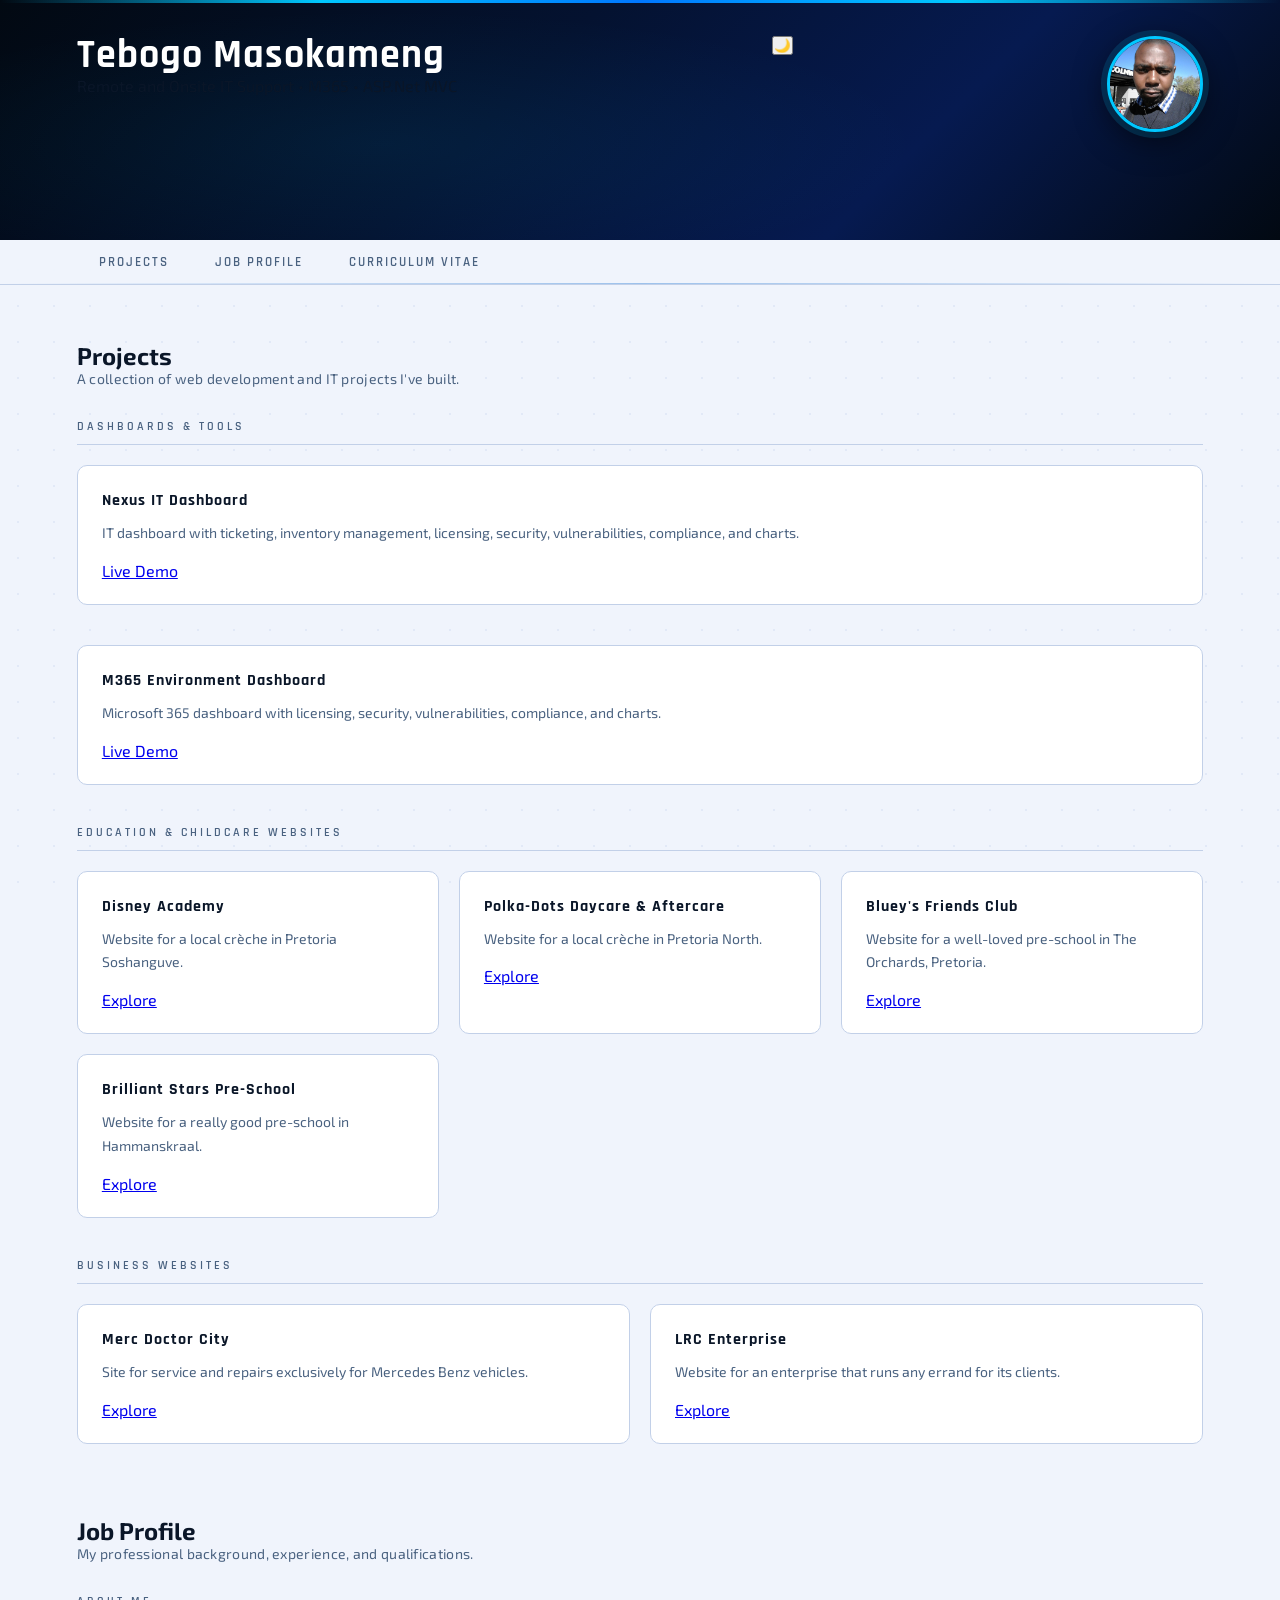
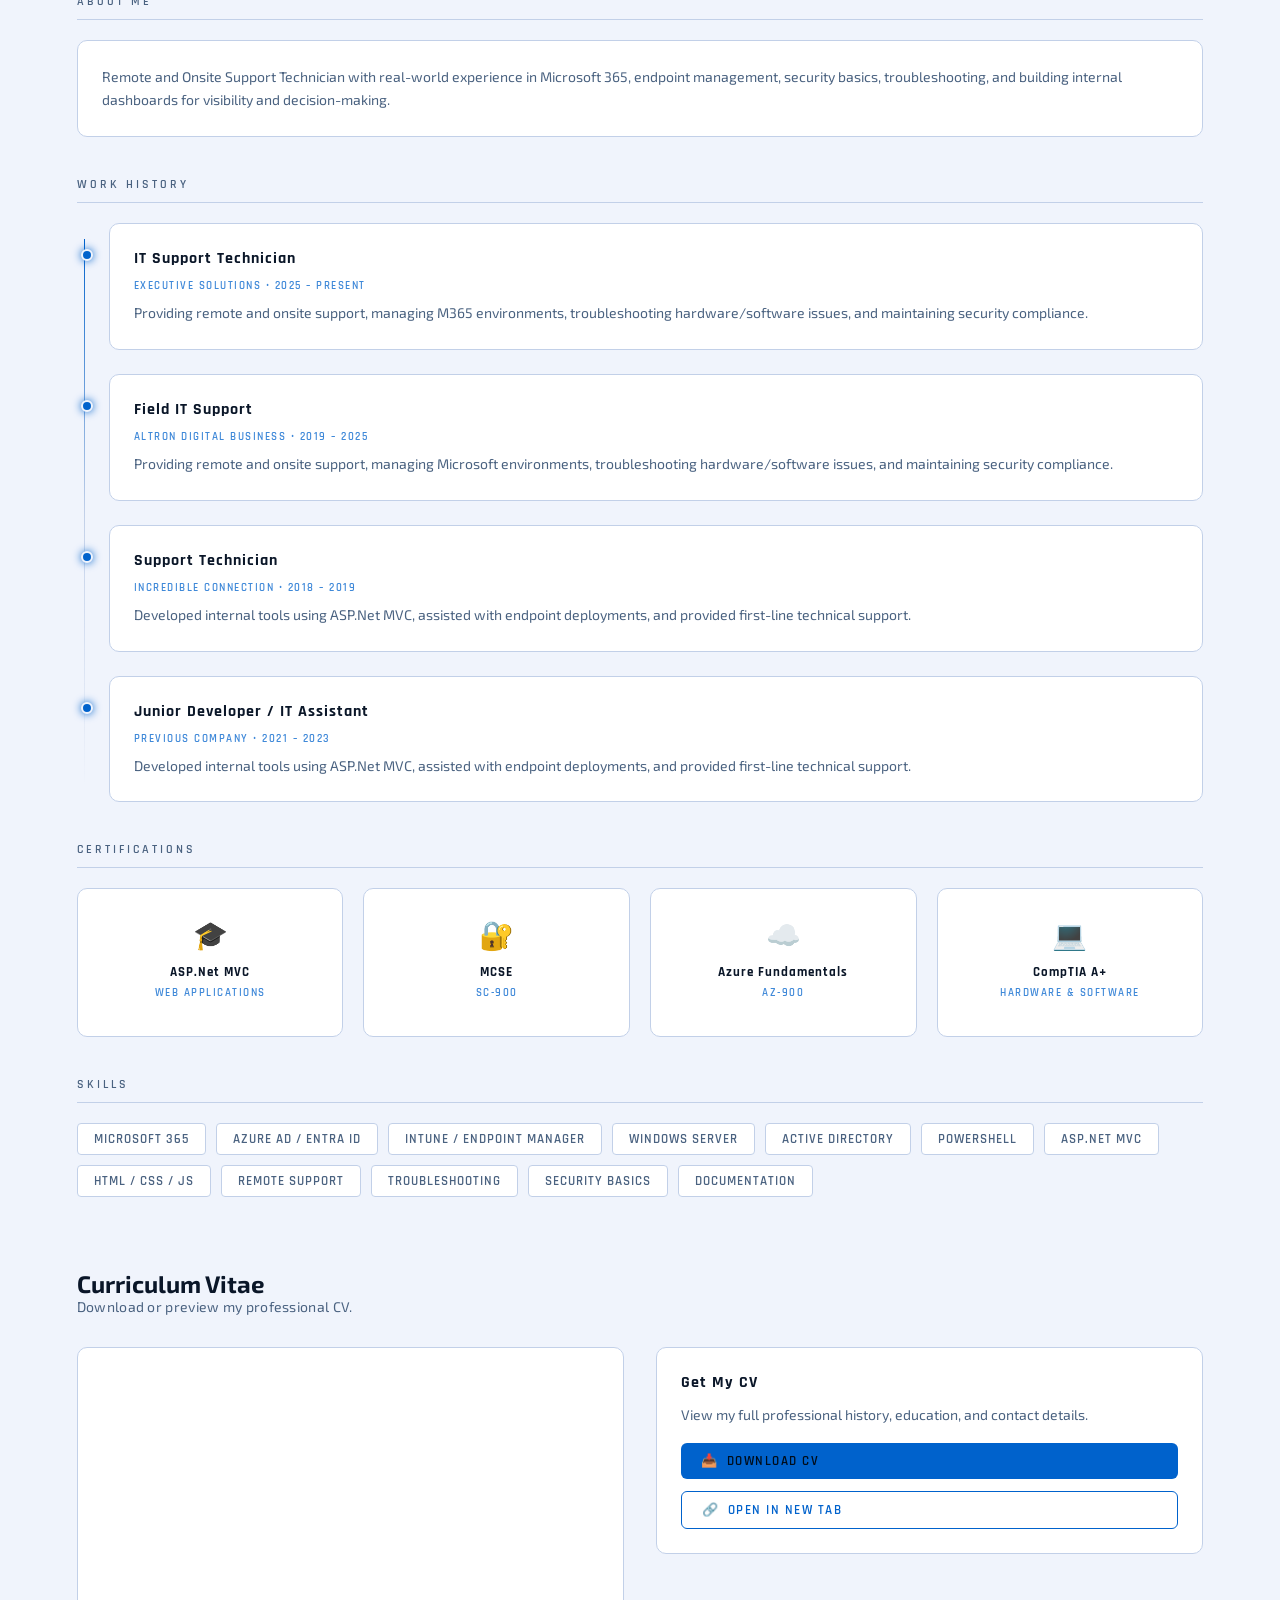
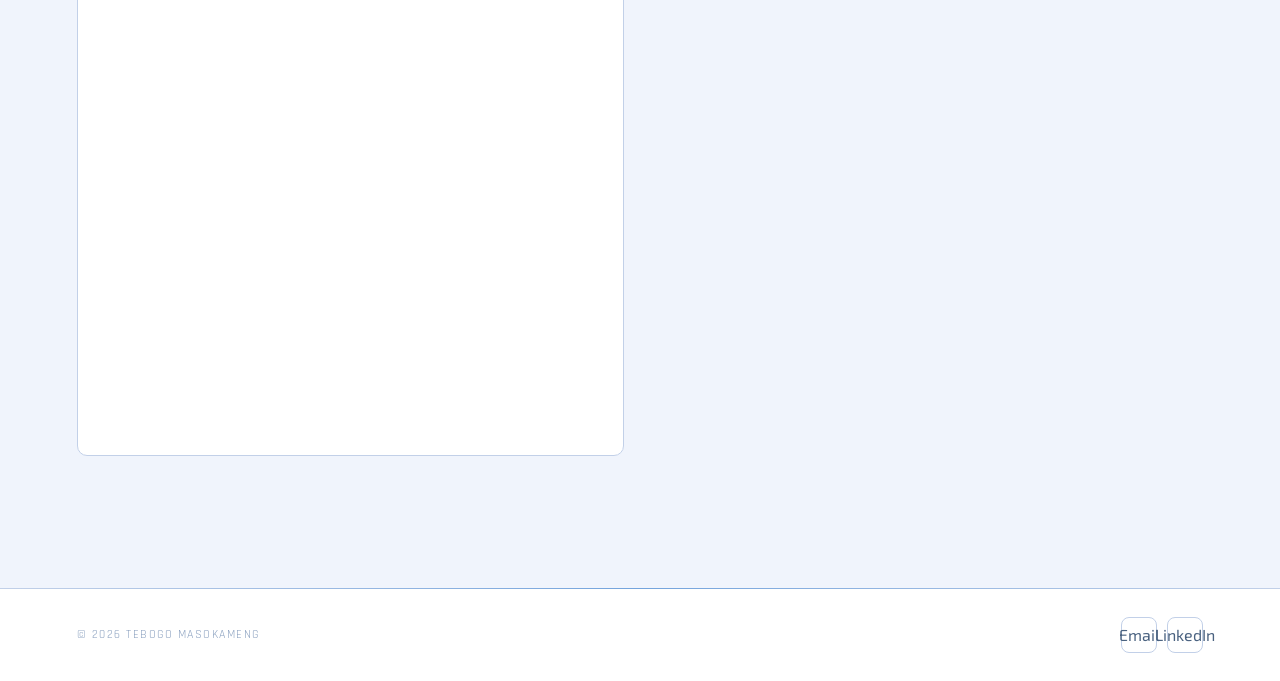
==== commit 845b435a: "Update Index.html" ====
--- a/Index.html
+++ b/Index.html
@@ -53,16 +53,21 @@
               <a href="https://tmas87.github.io/Nexus/" target="_blank">Live Demo</a>
             </div>
           </div>
-
- <div class="card">
+          
+        </div>
+      </div>
+
+      <div class="subsection">
+        <div class="grid">
+      <div class="card">
             <h4>M365 Environment Dashboard</h4>
             <p>Microsoft 365 dashboard with licensing, security, vulnerabilities, compliance, and charts.</p>
             <div class="card-links">
               <a href="projects/m365-dashboard/index.html" target="_blank">Live Demo</a>
             </div>
           </div>
-          
-        </div>
+
+           </div>
       </div>
 
       <!-- Subsection: Education Websites -->
